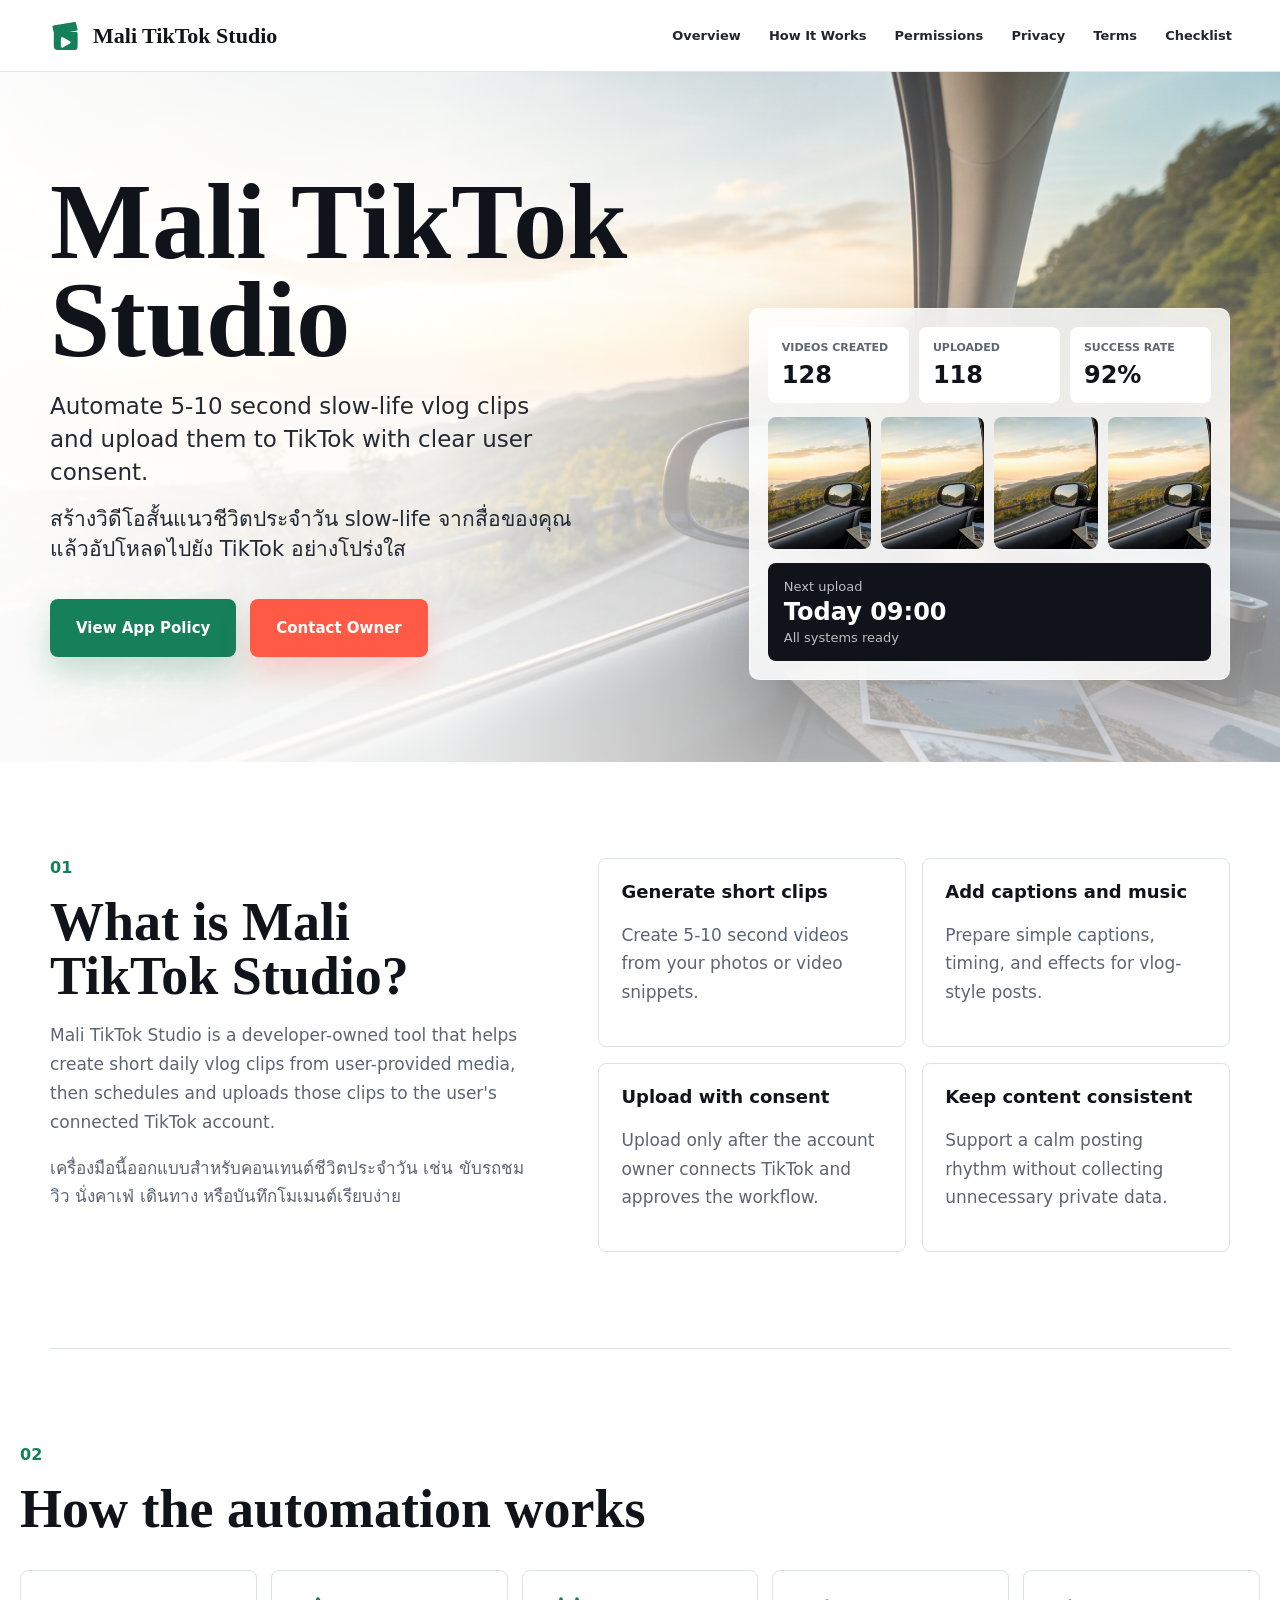
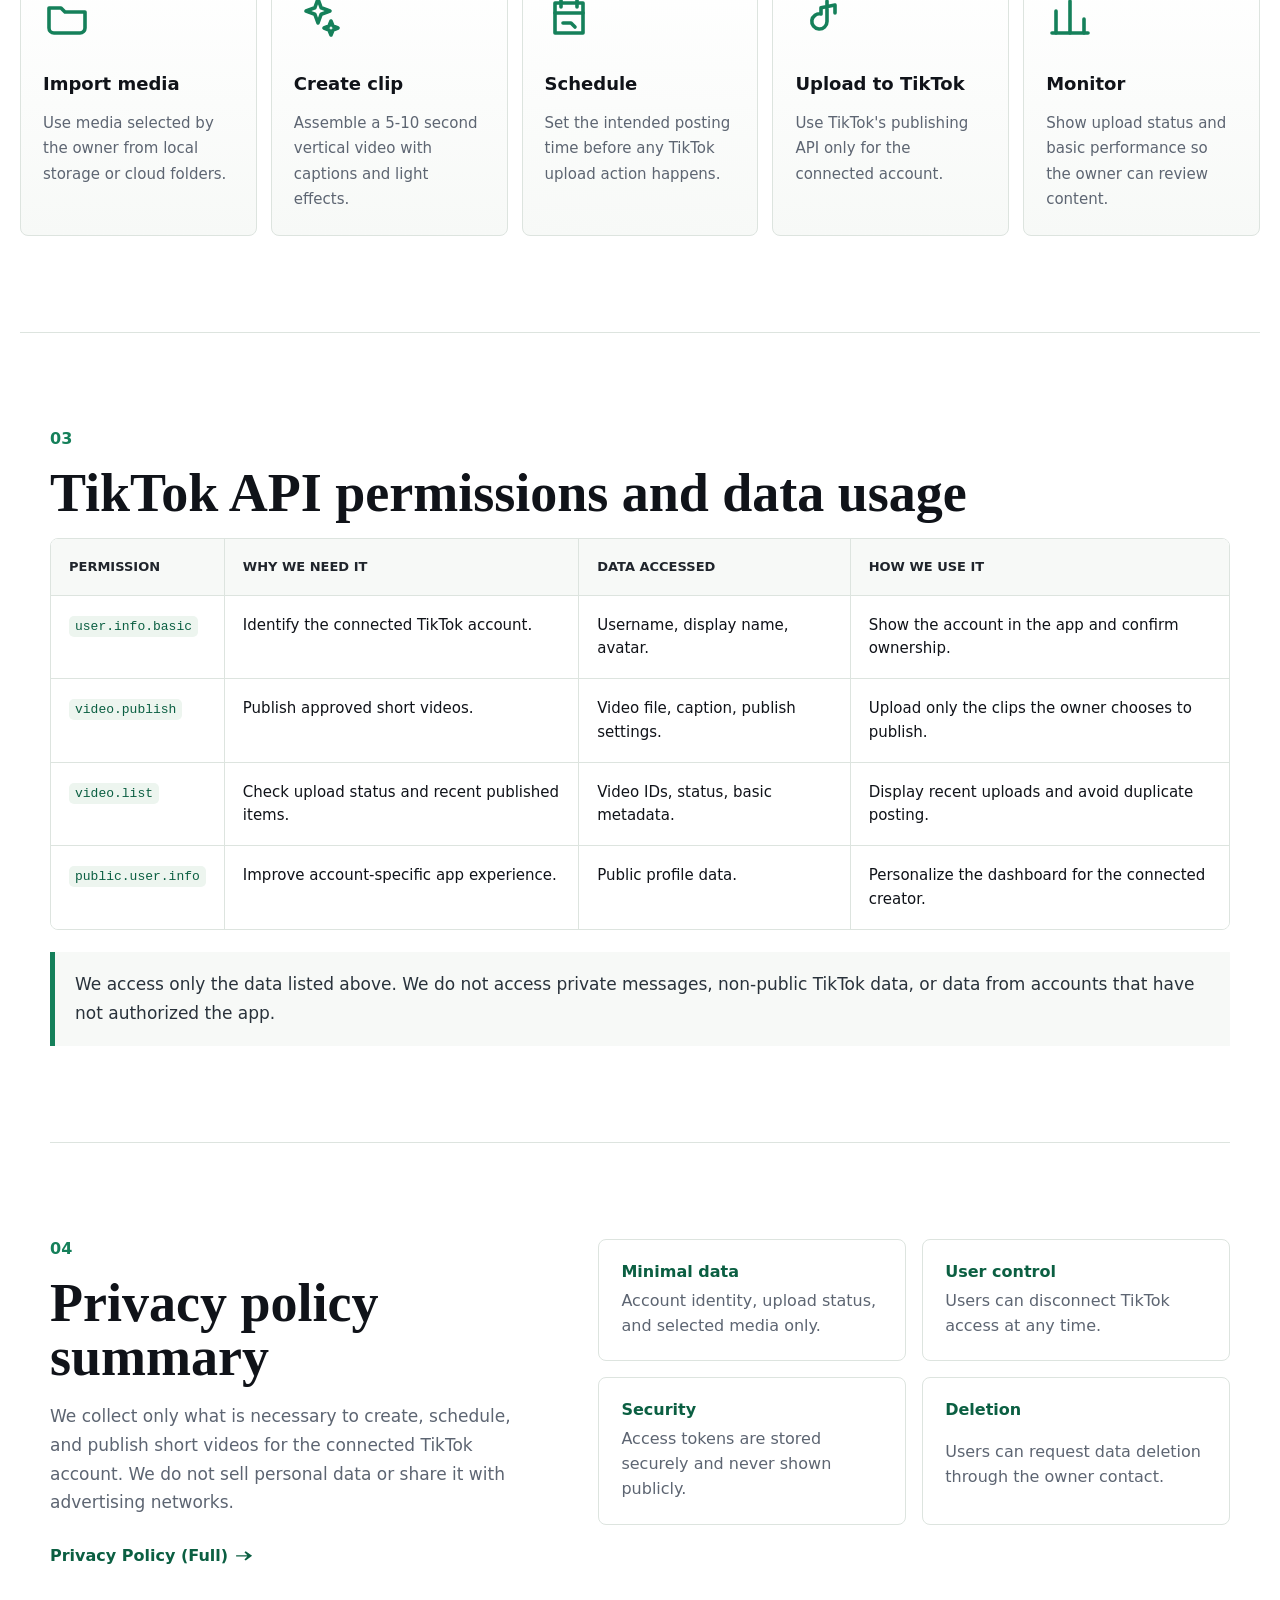
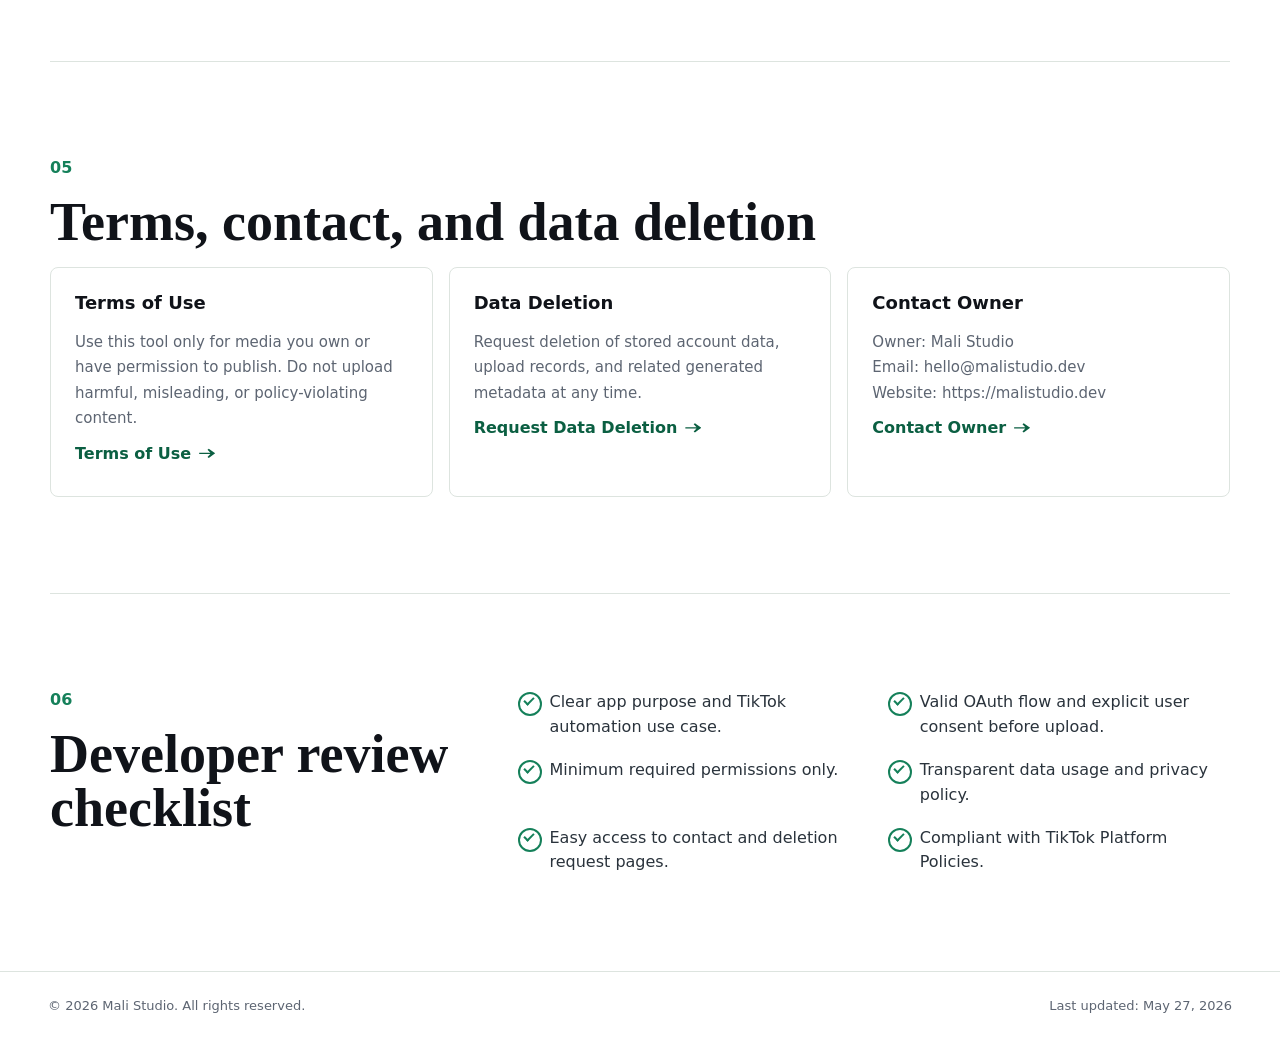
==== index.html @ 2468c306 "Build TikTok developer landing page" ====
<!doctype html>
<html lang="th">
  <head>
    <meta charset="utf-8" />
    <meta name="viewport" content="width=device-width, initial-scale=1" />
    <title>Mali TikTok Studio | Slow-life TikTok Automation</title>
    <meta
      name="description"
      content="Mali TikTok Studio automates 5-10 second slow-life vlog videos and uploads them to TikTok with transparent policy, privacy, and data deletion details."
    />
    <meta property="og:title" content="Mali TikTok Studio" />
    <meta
      property="og:description"
      content="Automate short daily slow-life vlogs and upload them to TikTok responsibly."
    />
    <meta property="og:type" content="website" />
    <link rel="stylesheet" href="styles.css" />
  </head>
  <body>
    <header class="site-header" data-header>
      <a class="brand" href="#top" aria-label="Mali TikTok Studio home">
        <span class="brand-mark" aria-hidden="true">
          <svg viewBox="0 0 24 24" role="img">
            <path d="M4 5.4 18.9 3l1.1 4.4L5.1 9.8 4 5.4Z" />
            <path d="M5 10h15v9.5A1.5 1.5 0 0 1 18.5 21h-12A1.5 1.5 0 0 1 5 19.5V10Z" />
            <path d="m7.3 5 2.9 3.7M12.4 4.2l2.9 3.7M17.3 3.5l2.2 2.9" />
            <path d="m10 13.7 5 2.8-5 2.8v-5.6Z" class="cutout" />
          </svg>
        </span>
        <span>Mali TikTok Studio</span>
      </a>
      <button class="nav-toggle" type="button" aria-expanded="false" aria-controls="site-nav" data-nav-toggle>
        <span></span>
        <span></span>
        <span></span>
      </button>
      <nav id="site-nav" class="site-nav" data-nav>
        <a href="#overview">Overview</a>
        <a href="#workflow">How It Works</a>
        <a href="#permissions">Permissions</a>
        <a href="#privacy">Privacy</a>
        <a href="#terms">Terms</a>
        <a href="#checklist">Checklist</a>
      </nav>
    </header>

    <main id="top">
      <section class="hero">
        <div class="hero-media" aria-hidden="true"></div>
        <div class="hero-shade" aria-hidden="true"></div>
        <div class="hero-inner">
          <div class="hero-copy">
            <h1>Mali TikTok Studio</h1>
            <p>
              Automate 5-10 second slow-life vlog clips and upload them to TikTok with clear user consent.
            </p>
            <p lang="th">
              สร้างวิดีโอสั้นแนวชีวิตประจำวัน slow-life จากสื่อของคุณ แล้วอัปโหลดไปยัง TikTok อย่างโปร่งใส
            </p>
            <div class="hero-actions">
              <a class="button primary" href="#privacy">View App Policy</a>
              <a class="button secondary" href="mailto:hello@malistudio.dev">Contact Owner</a>
            </div>
          </div>
          <div class="dashboard-preview" aria-label="Automation dashboard preview">
            <div class="preview-top">
              <div>
                <span class="label">Videos Created</span>
                <strong>128</strong>
              </div>
              <div>
                <span class="label">Uploaded</span>
                <strong>118</strong>
              </div>
              <div>
                <span class="label">Success Rate</span>
                <strong>92%</strong>
              </div>
            </div>
            <div class="clip-row" aria-hidden="true">
              <span style="--img: url('assets/hero-roadtrip.png')"></span>
              <span style="--img: url('assets/hero-roadtrip.png')"></span>
              <span style="--img: url('assets/hero-roadtrip.png')"></span>
              <span style="--img: url('assets/hero-roadtrip.png')"></span>
            </div>
            <div class="schedule-card">
              <span>Next upload</span>
              <strong>Today 09:00</strong>
              <em>All systems ready</em>
            </div>
          </div>
        </div>
      </section>

      <section id="overview" class="section split">
        <div>
          <span class="section-number">01</span>
          <h2>What is Mali TikTok Studio?</h2>
          <p>
            Mali TikTok Studio is a developer-owned tool that helps create short daily vlog clips from user-provided
            media, then schedules and uploads those clips to the user's connected TikTok account.
          </p>
          <p lang="th">
            เครื่องมือนี้ออกแบบสำหรับคอนเทนต์ชีวิตประจำวัน เช่น ขับรถชมวิว นั่งคาเฟ่ เดินทาง หรือบันทึกโมเมนต์เรียบง่าย
          </p>
        </div>
        <div class="feature-list">
          <article>
            <h3>Generate short clips</h3>
            <p>Create 5-10 second videos from your photos or video snippets.</p>
          </article>
          <article>
            <h3>Add captions and music</h3>
            <p>Prepare simple captions, timing, and effects for vlog-style posts.</p>
          </article>
          <article>
            <h3>Upload with consent</h3>
            <p>Upload only after the account owner connects TikTok and approves the workflow.</p>
          </article>
          <article>
            <h3>Keep content consistent</h3>
            <p>Support a calm posting rhythm without collecting unnecessary private data.</p>
          </article>
        </div>
      </section>

      <section id="workflow" class="section workflow">
        <span class="section-number">02</span>
        <h2>How the automation works</h2>
        <div class="steps">
          <article>
            <svg viewBox="0 0 24 24"><path d="M3 7.5h6l2 2h10v8A2.5 2.5 0 0 1 18.5 20h-13A2.5 2.5 0 0 1 3 17.5v-10Z" /></svg>
            <h3>Import media</h3>
            <p>Use media selected by the owner from local storage or cloud folders.</p>
          </article>
          <article>
            <svg viewBox="0 0 24 24"><path d="m12 3 1.6 4.4L18 9l-4.4 1.6L12 15l-1.6-4.4L6 9l4.4-1.6L12 3Z" /><path d="m18.5 14 1 2.5L22 17.5l-2.5 1-1 2.5-1-2.5-2.5-1 2.5-1 1-2.5Z" /></svg>
            <h3>Create clip</h3>
            <p>Assemble a 5-10 second vertical video with captions and light effects.</p>
          </article>
          <article>
            <svg viewBox="0 0 24 24"><path d="M5 5h14v15H5V5Z" /><path d="M8 3v4M16 3v4M5 10h14" /><path d="M9 15h4l2 2" /></svg>
            <h3>Schedule</h3>
            <p>Set the intended posting time before any TikTok upload action happens.</p>
          </article>
          <article>
            <svg viewBox="0 0 24 24"><path d="M16 4v10.2a3.8 3.8 0 1 1-3-3.7V7.4l7-1.4v4" /></svg>
            <h3>Upload to TikTok</h3>
            <p>Use TikTok's publishing API only for the connected account.</p>
          </article>
          <article>
            <svg viewBox="0 0 24 24"><path d="M5 20V9M12 20V4M19 20v-7" /><path d="M3 20h18" /></svg>
            <h3>Monitor</h3>
            <p>Show upload status and basic performance so the owner can review content.</p>
          </article>
        </div>
      </section>

      <section id="permissions" class="section">
        <span class="section-number">03</span>
        <h2>TikTok API permissions and data usage</h2>
        <div class="table-wrap">
          <table>
            <thead>
              <tr>
                <th>Permission</th>
                <th>Why we need it</th>
                <th>Data accessed</th>
                <th>How we use it</th>
              </tr>
            </thead>
            <tbody>
              <tr>
                <td><code>user.info.basic</code></td>
                <td>Identify the connected TikTok account.</td>
                <td>Username, display name, avatar.</td>
                <td>Show the account in the app and confirm ownership.</td>
              </tr>
              <tr>
                <td><code>video.publish</code></td>
                <td>Publish approved short videos.</td>
                <td>Video file, caption, publish settings.</td>
                <td>Upload only the clips the owner chooses to publish.</td>
              </tr>
              <tr>
                <td><code>video.list</code></td>
                <td>Check upload status and recent published items.</td>
                <td>Video IDs, status, basic metadata.</td>
                <td>Display recent uploads and avoid duplicate posting.</td>
              </tr>
              <tr>
                <td><code>public.user.info</code></td>
                <td>Improve account-specific app experience.</td>
                <td>Public profile data.</td>
                <td>Personalize the dashboard for the connected creator.</td>
              </tr>
            </tbody>
          </table>
        </div>
        <p class="notice">
          We access only the data listed above. We do not access private messages, non-public TikTok data, or data from
          accounts that have not authorized the app.
        </p>
      </section>

      <section id="privacy" class="section policy-grid">
        <div>
          <span class="section-number">04</span>
          <h2>Privacy policy summary</h2>
          <p>
            We collect only what is necessary to create, schedule, and publish short videos for the connected TikTok
            account. We do not sell personal data or share it with advertising networks.
          </p>
          <a class="text-link" href="privacy.html">Privacy Policy (Full)</a>
        </div>
        <div class="policy-points">
          <article><strong>Minimal data</strong><span>Account identity, upload status, and selected media only.</span></article>
          <article><strong>User control</strong><span>Users can disconnect TikTok access at any time.</span></article>
          <article><strong>Security</strong><span>Access tokens are stored securely and never shown publicly.</span></article>
          <article><strong>Deletion</strong><span>Users can request data deletion through the owner contact.</span></article>
        </div>
      </section>

      <section id="terms" class="section cards">
        <span class="section-number">05</span>
        <h2>Terms, contact, and data deletion</h2>
        <div class="card-row">
          <article>
            <h3>Terms of Use</h3>
            <p>Use this tool only for media you own or have permission to publish. Do not upload harmful, misleading, or policy-violating content.</p>
            <a class="text-link" href="terms.html">Terms of Use</a>
          </article>
          <article>
            <h3>Data Deletion</h3>
            <p>Request deletion of stored account data, upload records, and related generated metadata at any time.</p>
            <a class="text-link" href="deletion.html">Request Data Deletion</a>
          </article>
          <article>
            <h3>Contact Owner</h3>
            <p>Owner: Mali Studio<br />Email: hello@malistudio.dev<br />Website: https://malistudio.dev</p>
            <a class="text-link" href="mailto:hello@malistudio.dev">Contact Owner</a>
          </article>
        </div>
      </section>

      <section id="checklist" class="section checklist">
        <div>
          <span class="section-number">06</span>
          <h2>Developer review checklist</h2>
        </div>
        <ul>
          <li>Clear app purpose and TikTok automation use case.</li>
          <li>Valid OAuth flow and explicit user consent before upload.</li>
          <li>Minimum required permissions only.</li>
          <li>Transparent data usage and privacy policy.</li>
          <li>Easy access to contact and deletion request pages.</li>
          <li>Compliant with TikTok Platform Policies.</li>
        </ul>
      </section>
    </main>

    <footer class="footer">
      <span>© <span data-year></span> Mali Studio. All rights reserved.</span>
      <span>Last updated: May 27, 2026</span>
    </footer>

    <script src="script.js"></script>
  </body>
</html>
---- styles.css ----
:root {
  color-scheme: light;
  --ink: #101319;
  --muted: #5d6572;
  --line: #dde4df;
  --paper: #ffffff;
  --soft: #f7f9f7;
  --green: #15805a;
  --green-dark: #0b5f42;
  --coral: #ff5a45;
  --gold: #f4ba62;
  --shadow: 0 24px 70px rgba(16, 19, 25, 0.16);
  --radius: 8px;
  font-family: Inter, ui-sans-serif, system-ui, -apple-system, BlinkMacSystemFont, "Segoe UI", sans-serif;
}

* {
  box-sizing: border-box;
}

html {
  scroll-behavior: smooth;
}

body {
  margin: 0;
  color: var(--ink);
  background: var(--paper);
}

body.nav-open {
  overflow: hidden;
}

a {
  color: inherit;
}

.site-header {
  position: sticky;
  top: 0;
  z-index: 50;
  display: flex;
  align-items: center;
  justify-content: space-between;
  gap: 24px;
  min-height: 72px;
  padding: 14px clamp(20px, 5vw, 48px);
  background: rgba(255, 255, 255, 0.9);
  border-bottom: 1px solid rgba(221, 228, 223, 0.78);
  backdrop-filter: blur(20px);
}

.brand {
  display: inline-flex;
  align-items: center;
  gap: 11px;
  font-family: Georgia, "Times New Roman", serif;
  font-size: 22px;
  font-weight: 700;
  text-decoration: none;
}

.brand-mark {
  display: grid;
  width: 34px;
  height: 34px;
  place-items: center;
  color: var(--green);
}

.brand-mark svg,
.steps svg {
  width: 100%;
  height: 100%;
}

svg path {
  fill: none;
  stroke: currentColor;
  stroke-linecap: round;
  stroke-linejoin: round;
  stroke-width: 1.8;
}

.brand-mark svg path {
  fill: currentColor;
  stroke: currentColor;
}

.brand-mark .cutout {
  fill: #fff;
  stroke: #fff;
}

.site-nav {
  display: flex;
  align-items: center;
  gap: clamp(14px, 2.2vw, 30px);
  color: #22272f;
  font-size: 13px;
  font-weight: 750;
}

.site-nav a {
  text-decoration: none;
}

.site-nav a:hover {
  color: var(--green);
}

.nav-toggle {
  display: none;
  width: 44px;
  height: 44px;
  padding: 0;
  border: 1px solid var(--line);
  border-radius: var(--radius);
  background: #fff;
}

.nav-toggle span {
  display: block;
  width: 18px;
  height: 2px;
  margin: 4px auto;
  background: var(--ink);
}

.hero {
  position: relative;
  min-height: 690px;
  overflow: hidden;
}

.hero-media,
.hero-shade {
  position: absolute;
  inset: 0;
}

.hero-media {
  background-image: url("assets/hero-roadtrip.png");
  background-position: center;
  background-size: cover;
}

.hero-shade {
  background:
    linear-gradient(90deg, rgba(255, 255, 255, 0.96) 0%, rgba(255, 255, 255, 0.78) 34%, rgba(255, 255, 255, 0.18) 62%, rgba(255, 255, 255, 0.05) 100%),
    linear-gradient(180deg, rgba(255, 255, 255, 0.1) 0%, rgba(255, 255, 255, 0.62) 100%);
}

.hero-inner {
  position: relative;
  display: grid;
  grid-template-columns: minmax(0, 0.95fr) minmax(320px, 0.72fr);
  gap: clamp(32px, 5vw, 80px);
  align-items: center;
  width: min(1180px, calc(100% - 40px));
  min-height: 690px;
  margin: 0 auto;
  padding: 78px 0 82px;
}

.hero h1 {
  max-width: 620px;
  margin: 0;
  font-family: Georgia, "Times New Roman", serif;
  font-size: clamp(56px, 9vw, 108px);
  line-height: 0.9;
  letter-spacing: 0;
}

.hero p {
  max-width: 520px;
  margin: 22px 0 0;
  color: #242a33;
  font-size: clamp(18px, 2vw, 23px);
  line-height: 1.45;
}

.hero p[lang="th"] {
  max-width: 560px;
  margin-top: 14px;
  font-size: clamp(17px, 1.7vw, 21px);
}

.hero-actions {
  display: flex;
  flex-wrap: wrap;
  gap: 14px;
  margin-top: 34px;
}

.button {
  display: inline-flex;
  min-height: 58px;
  align-items: center;
  justify-content: center;
  padding: 0 26px;
  border-radius: var(--radius);
  font-size: 15px;
  font-weight: 800;
  text-decoration: none;
}

.button.primary {
  color: #fff;
  background: var(--green);
  box-shadow: 0 16px 30px rgba(21, 128, 90, 0.22);
}

.button.secondary {
  color: #fff;
  background: var(--coral);
  box-shadow: 0 16px 30px rgba(255, 90, 69, 0.22);
}

.dashboard-preview {
  align-self: end;
  max-width: 500px;
  padding: 18px;
  border: 1px solid rgba(255, 255, 255, 0.5);
  border-radius: 10px;
  background: rgba(255, 255, 255, 0.84);
  box-shadow: var(--shadow);
  backdrop-filter: blur(18px);
}

.preview-top {
  display: grid;
  grid-template-columns: repeat(3, 1fr);
  gap: 10px;
}

.preview-top div {
  padding: 14px;
  border-radius: var(--radius);
  background: #fff;
}

.label {
  display: block;
  color: var(--muted);
  font-size: 11px;
  font-weight: 750;
  text-transform: uppercase;
}

.preview-top strong {
  display: block;
  margin-top: 7px;
  font-size: 24px;
}

.clip-row {
  display: grid;
  grid-template-columns: repeat(4, 1fr);
  gap: 10px;
  margin-top: 14px;
}

.clip-row span {
  min-height: 132px;
  border-radius: var(--radius);
  background-image: var(--img);
  background-position: center;
  background-size: cover;
}

.schedule-card {
  display: grid;
  gap: 4px;
  margin-top: 14px;
  padding: 16px;
  border-radius: var(--radius);
  background: #101319;
  color: #fff;
}

.schedule-card span,
.schedule-card em {
  color: rgba(255, 255, 255, 0.72);
  font-size: 13px;
  font-style: normal;
}

.schedule-card strong {
  font-size: 24px;
}

.section {
  width: min(1180px, calc(100% - 40px));
  margin: 0 auto;
  padding: clamp(58px, 8vw, 96px) 0;
  border-bottom: 1px solid var(--line);
}

.section.split,
.policy-grid {
  display: grid;
  grid-template-columns: 0.86fr 1.14fr;
  gap: clamp(34px, 6vw, 72px);
  align-items: start;
}

.section-number {
  display: inline-block;
  margin-bottom: 18px;
  color: var(--green);
  font-size: 16px;
  font-weight: 900;
}

h2 {
  margin: 0 0 18px;
  font-family: Georgia, "Times New Roman", serif;
  font-size: clamp(34px, 5vw, 54px);
  line-height: 1;
}

h3 {
  margin: 0 0 8px;
  font-size: 18px;
  line-height: 1.25;
}

p {
  color: var(--muted);
  font-size: 17px;
  line-height: 1.7;
}

.feature-list,
.policy-points {
  display: grid;
  grid-template-columns: repeat(2, minmax(0, 1fr));
  gap: 16px;
}

.feature-list article,
.policy-points article,
.card-row article,
.steps article {
  border: 1px solid var(--line);
  border-radius: var(--radius);
  background: #fff;
}

.feature-list article,
.policy-points article {
  padding: 22px;
}

.workflow {
  width: min(1240px, calc(100% - 40px));
}

.steps {
  display: grid;
  grid-template-columns: repeat(5, 1fr);
  gap: 14px;
  margin-top: 34px;
}

.steps article {
  min-height: 250px;
  padding: 22px;
  background: linear-gradient(180deg, #fff, var(--soft));
}

.steps svg {
  width: 48px;
  height: 48px;
  margin-bottom: 28px;
  color: var(--green);
}

.steps p,
.card-row p {
  margin-bottom: 0;
  font-size: 15px;
}

.table-wrap {
  overflow-x: auto;
  border: 1px solid var(--line);
  border-radius: var(--radius);
}

table {
  width: 100%;
  min-width: 820px;
  border-collapse: collapse;
  background: #fff;
}

th,
td {
  padding: 18px;
  border-bottom: 1px solid var(--line);
  border-right: 1px solid var(--line);
  text-align: left;
  vertical-align: top;
  font-size: 15px;
  line-height: 1.55;
}

th {
  background: var(--soft);
  color: #20252c;
  font-size: 13px;
  text-transform: uppercase;
}

tr:last-child td {
  border-bottom: 0;
}

td:last-child,
th:last-child {
  border-right: 0;
}

code {
  padding: 3px 6px;
  border-radius: 5px;
  background: #edf5ef;
  color: var(--green-dark);
  font-size: 13px;
}

.notice {
  margin: 22px 0 0;
  padding: 18px 20px;
  border-left: 5px solid var(--green);
  background: var(--soft);
  color: #29323b;
}

.policy-points article {
  display: grid;
  gap: 8px;
}

.policy-points strong {
  color: var(--green-dark);
}

.policy-points span {
  color: var(--muted);
  line-height: 1.55;
}

.text-link {
  display: inline-flex;
  align-items: center;
  gap: 8px;
  margin-top: 12px;
  color: var(--green-dark);
  font-weight: 850;
  text-decoration: none;
}

.text-link::after {
  content: "";
  width: 16px;
  height: 12px;
  background: currentColor;
  clip-path: polygon(0 45%, 70% 45%, 52% 20%, 60% 12%, 100% 50%, 60% 88%, 52% 80%, 70% 55%, 0 55%);
}

.card-row {
  display: grid;
  grid-template-columns: repeat(3, 1fr);
  gap: 16px;
}

.card-row article {
  min-height: 230px;
  padding: 24px;
}

.checklist {
  display: grid;
  grid-template-columns: 0.6fr 1fr;
  gap: 40px;
  border-bottom: 0;
}

.checklist ul {
  display: grid;
  grid-template-columns: repeat(2, minmax(0, 1fr));
  gap: 18px 28px;
  margin: 0;
  padding: 0;
  list-style: none;
}

.checklist li {
  position: relative;
  padding-left: 32px;
  color: #2a333c;
  font-size: 16px;
  line-height: 1.55;
}

.checklist li::before {
  position: absolute;
  top: 2px;
  left: 0;
  width: 20px;
  height: 20px;
  border: 2px solid var(--green);
  border-radius: 50%;
  color: var(--green);
  content: "";
}

.checklist li::after {
  position: absolute;
  top: 7px;
  left: 6px;
  width: 8px;
  height: 4px;
  border-bottom: 2px solid var(--green);
  border-left: 2px solid var(--green);
  content: "";
  transform: rotate(-45deg);
}

.footer {
  display: flex;
  flex-wrap: wrap;
  justify-content: space-between;
  gap: 16px;
  padding: 26px clamp(20px, 5vw, 48px);
  border-top: 1px solid var(--line);
  color: var(--muted);
  font-size: 13px;
}

.legal-page {
  width: min(880px, calc(100% - 40px));
  margin: 0 auto;
  padding: 76px 0 90px;
}

.legal-page h1 {
  margin: 0 0 18px;
  font-family: Georgia, "Times New Roman", serif;
  font-size: clamp(46px, 7vw, 78px);
  line-height: 0.95;
}

.legal-page h2 {
  margin-top: 46px;
  font-size: 30px;
}

.legal-page li {
  margin: 10px 0;
  color: var(--muted);
  font-size: 17px;
  line-height: 1.65;
}

@media (max-width: 980px) {
  .hero-inner,
  .section.split,
  .policy-grid,
  .checklist {
    grid-template-columns: 1fr;
  }

  .hero-inner {
    align-items: end;
  }

  .dashboard-preview {
    max-width: none;
  }

  .steps {
    grid-template-columns: repeat(2, 1fr);
  }

  .card-row {
    grid-template-columns: 1fr;
  }
}

@media (max-width: 760px) {
  .site-header {
    min-height: 66px;
  }

  .brand {
    font-size: 19px;
  }

  .nav-toggle {
    display: block;
  }

  .site-nav {
    position: fixed;
    inset: 66px 0 auto 0;
    display: none;
    grid-template-columns: 1fr;
    gap: 0;
    padding: 14px 20px 24px;
    background: rgba(255, 255, 255, 0.98);
    border-bottom: 1px solid var(--line);
    box-shadow: 0 20px 40px rgba(16, 19, 25, 0.12);
  }

  .site-nav a {
    padding: 16px 0;
    border-bottom: 1px solid var(--line);
  }

  .nav-open .site-nav {
    display: grid;
  }

  .hero {
    min-height: auto;
  }

  .hero-shade {
    background:
      linear-gradient(180deg, rgba(255, 255, 255, 0.96) 0%, rgba(255, 255, 255, 0.82) 48%, rgba(255, 255, 255, 0.96) 100%);
  }

  .hero-inner {
    min-height: auto;
    padding: 54px 0 56px;
  }

  .hero h1 {
    font-size: clamp(52px, 16vw, 74px);
  }

  .hero-actions,
  .button {
    width: 100%;
  }

  .preview-top,
  .feature-list,
  .policy-points,
  .checklist ul,
  .steps {
    grid-template-columns: 1fr;
  }

  .clip-row {
    grid-template-columns: repeat(2, 1fr);
  }

  .section,
  .workflow {
    width: min(100% - 32px, 1180px);
  }
}
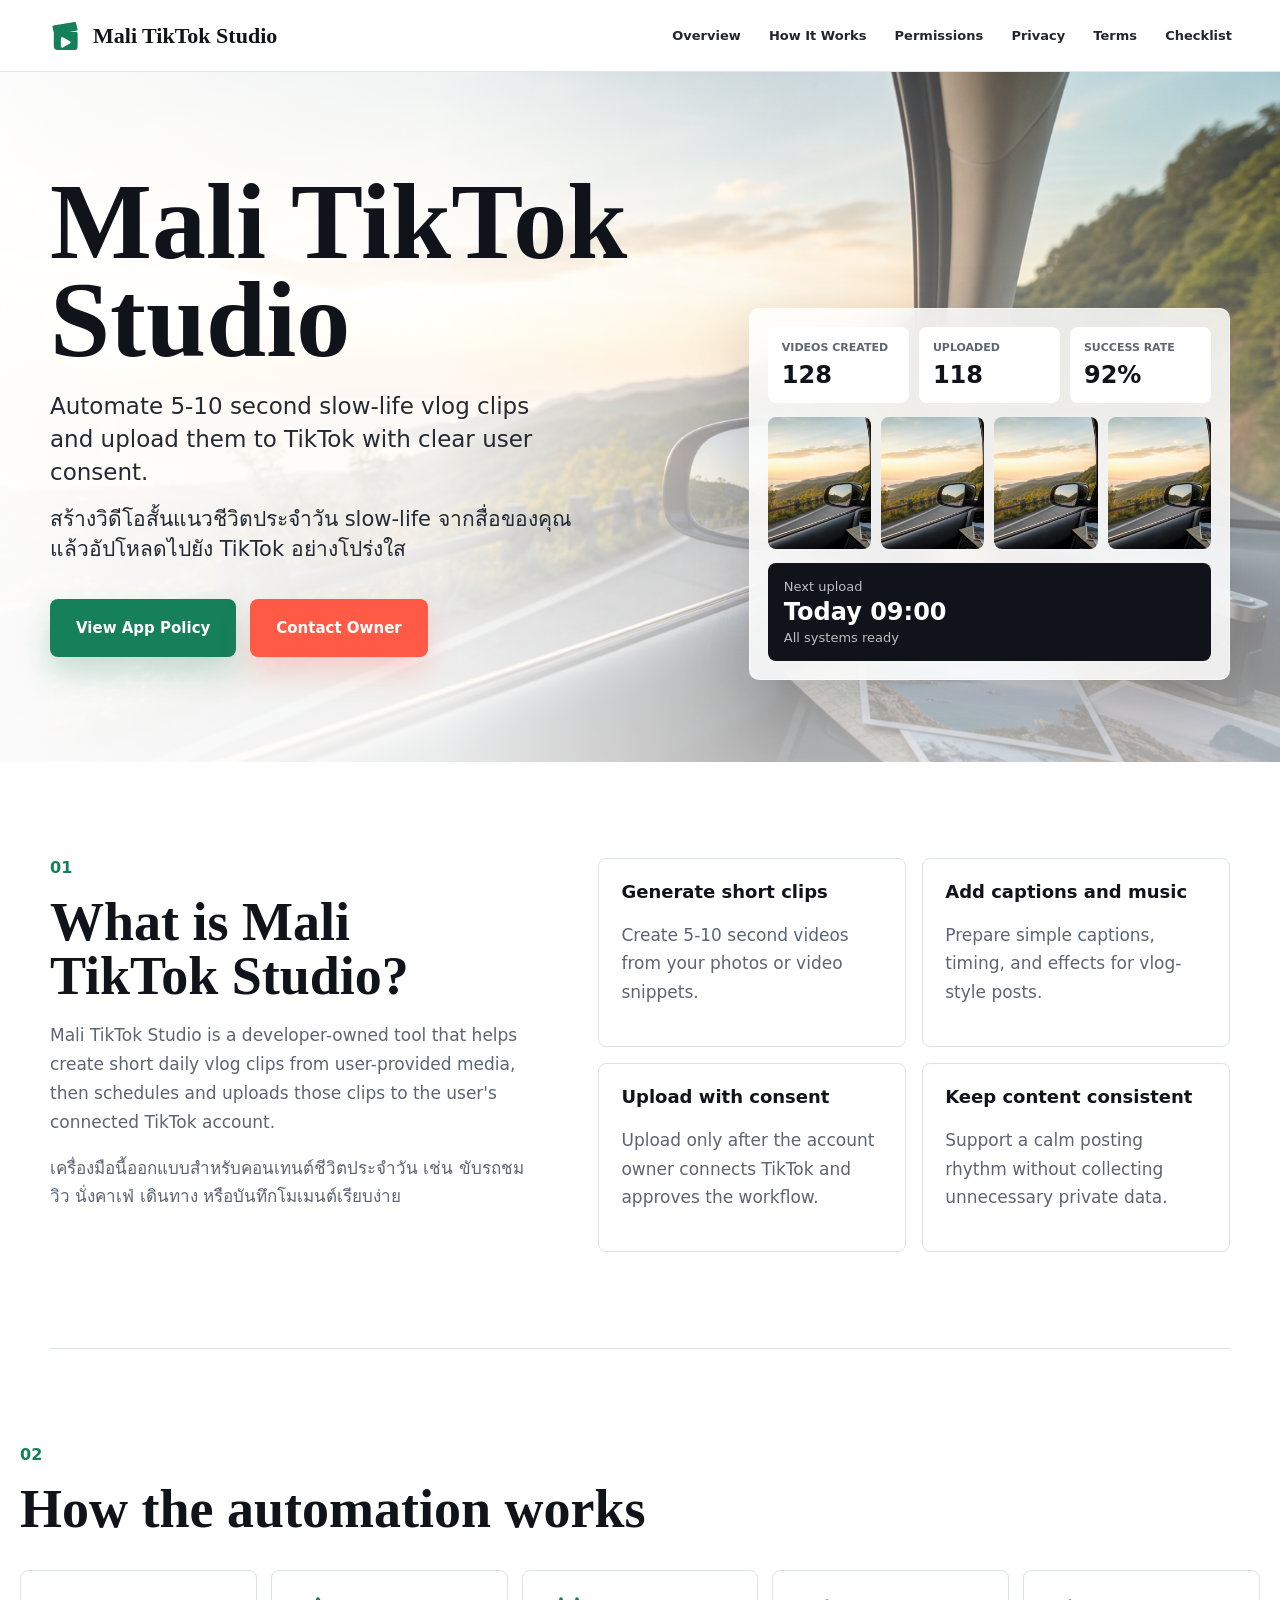
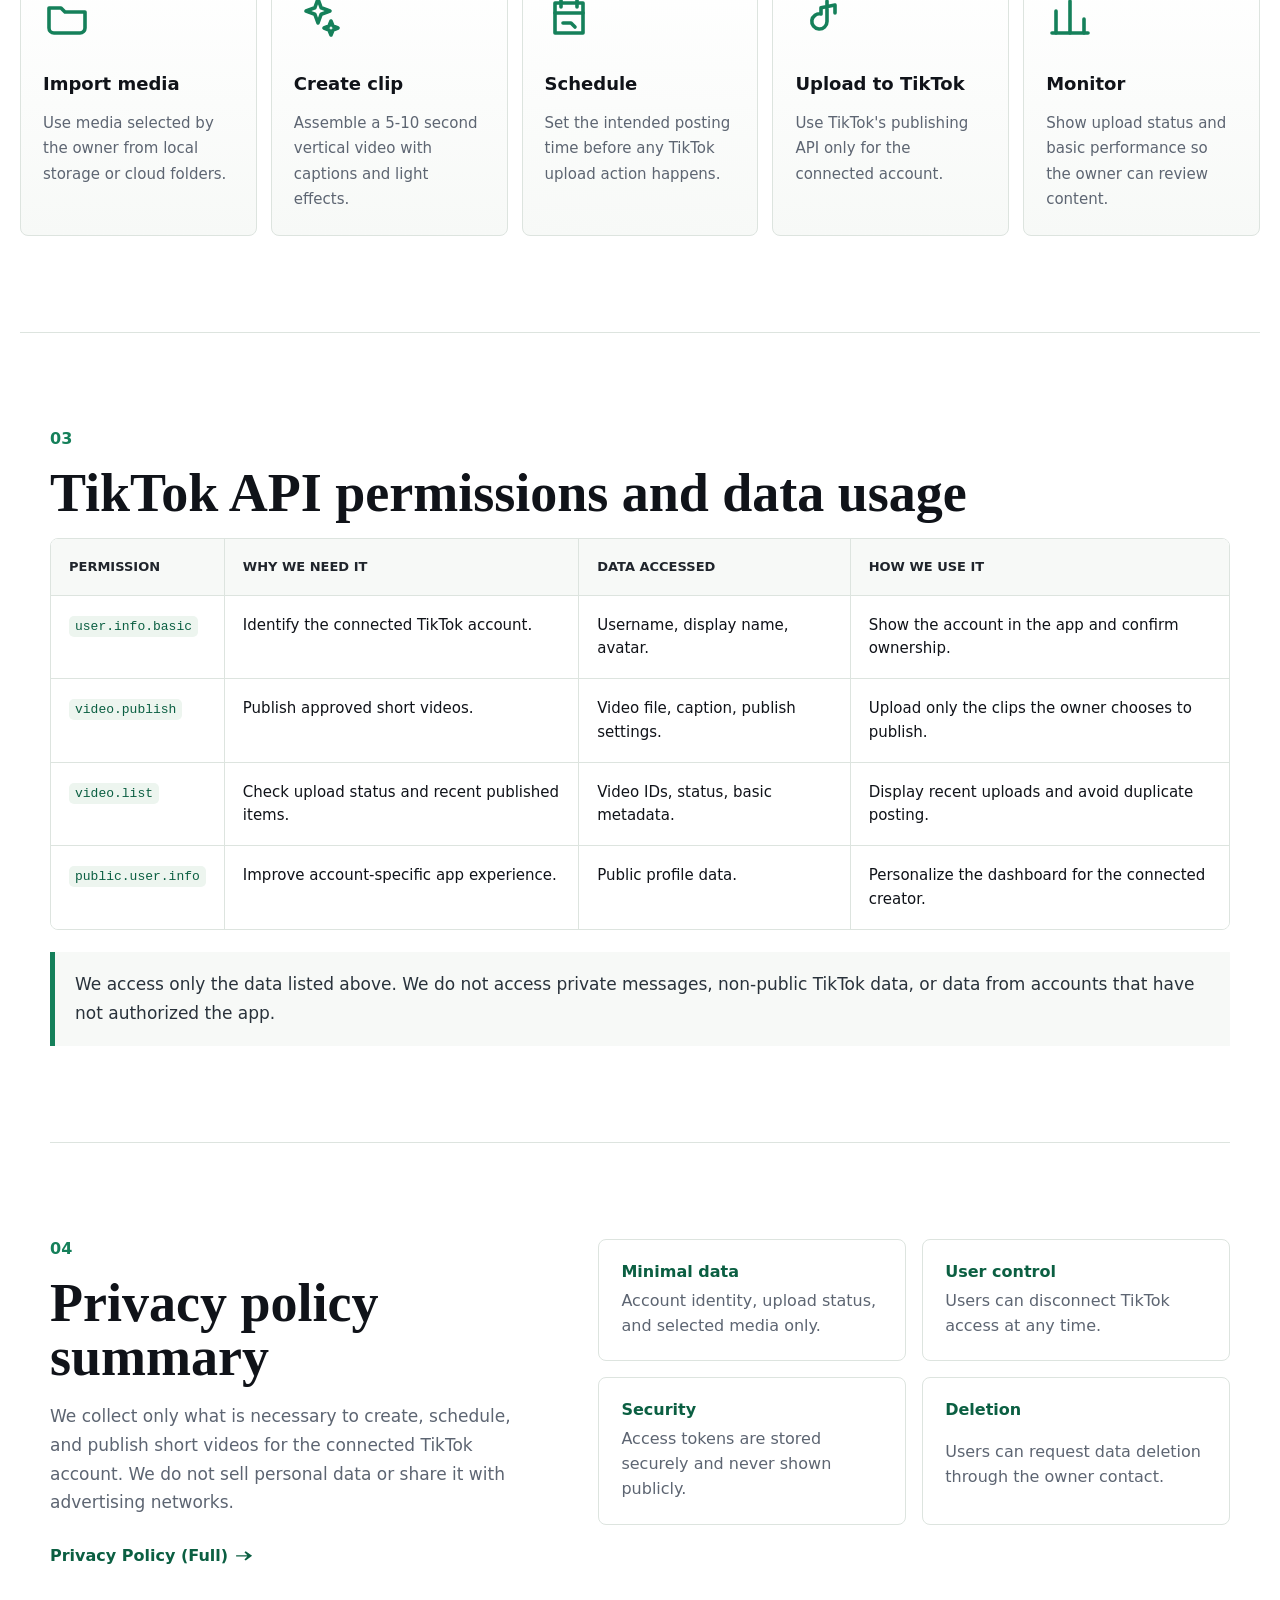
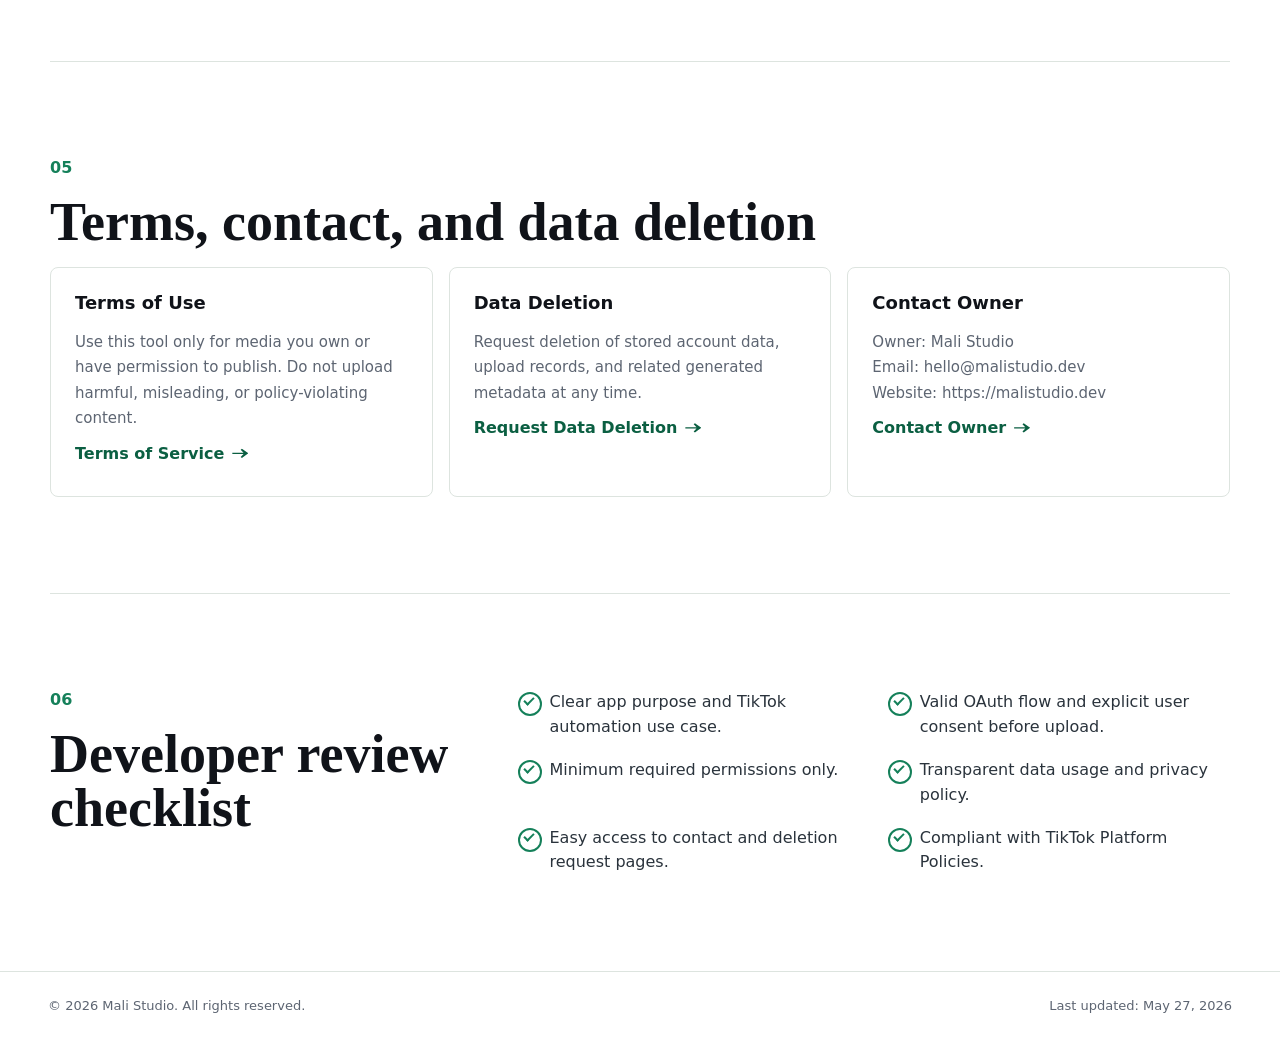
==== commit 544534fd: "Add detailed review policy pages" ====
--- a/index.html
+++ b/index.html
@@ -14,6 +14,8 @@
       content="Automate short daily slow-life vlogs and upload them to TikTok responsibly."
     />
     <meta property="og:type" content="website" />
+    <link rel="icon" type="image/png" href="assets/app-icon.png" />
+    <link rel="apple-touch-icon" href="assets/app-icon.png" />
     <link rel="stylesheet" href="styles.css" />
   </head>
   <body>
@@ -211,7 +213,7 @@
             We collect only what is necessary to create, schedule, and publish short videos for the connected TikTok
             account. We do not sell personal data or share it with advertising networks.
           </p>
-          <a class="text-link" href="privacy.html">Privacy Policy (Full)</a>
+          <a class="text-link" href="privacy-policy.html">Privacy Policy (Full)</a>
         </div>
         <div class="policy-points">
           <article><strong>Minimal data</strong><span>Account identity, upload status, and selected media only.</span></article>
@@ -228,7 +230,7 @@
           <article>
             <h3>Terms of Use</h3>
             <p>Use this tool only for media you own or have permission to publish. Do not upload harmful, misleading, or policy-violating content.</p>
-            <a class="text-link" href="terms.html">Terms of Use</a>
+            <a class="text-link" href="terms-of-service.html">Terms of Service</a>
           </article>
           <article>
             <h3>Data Deletion</h3>
